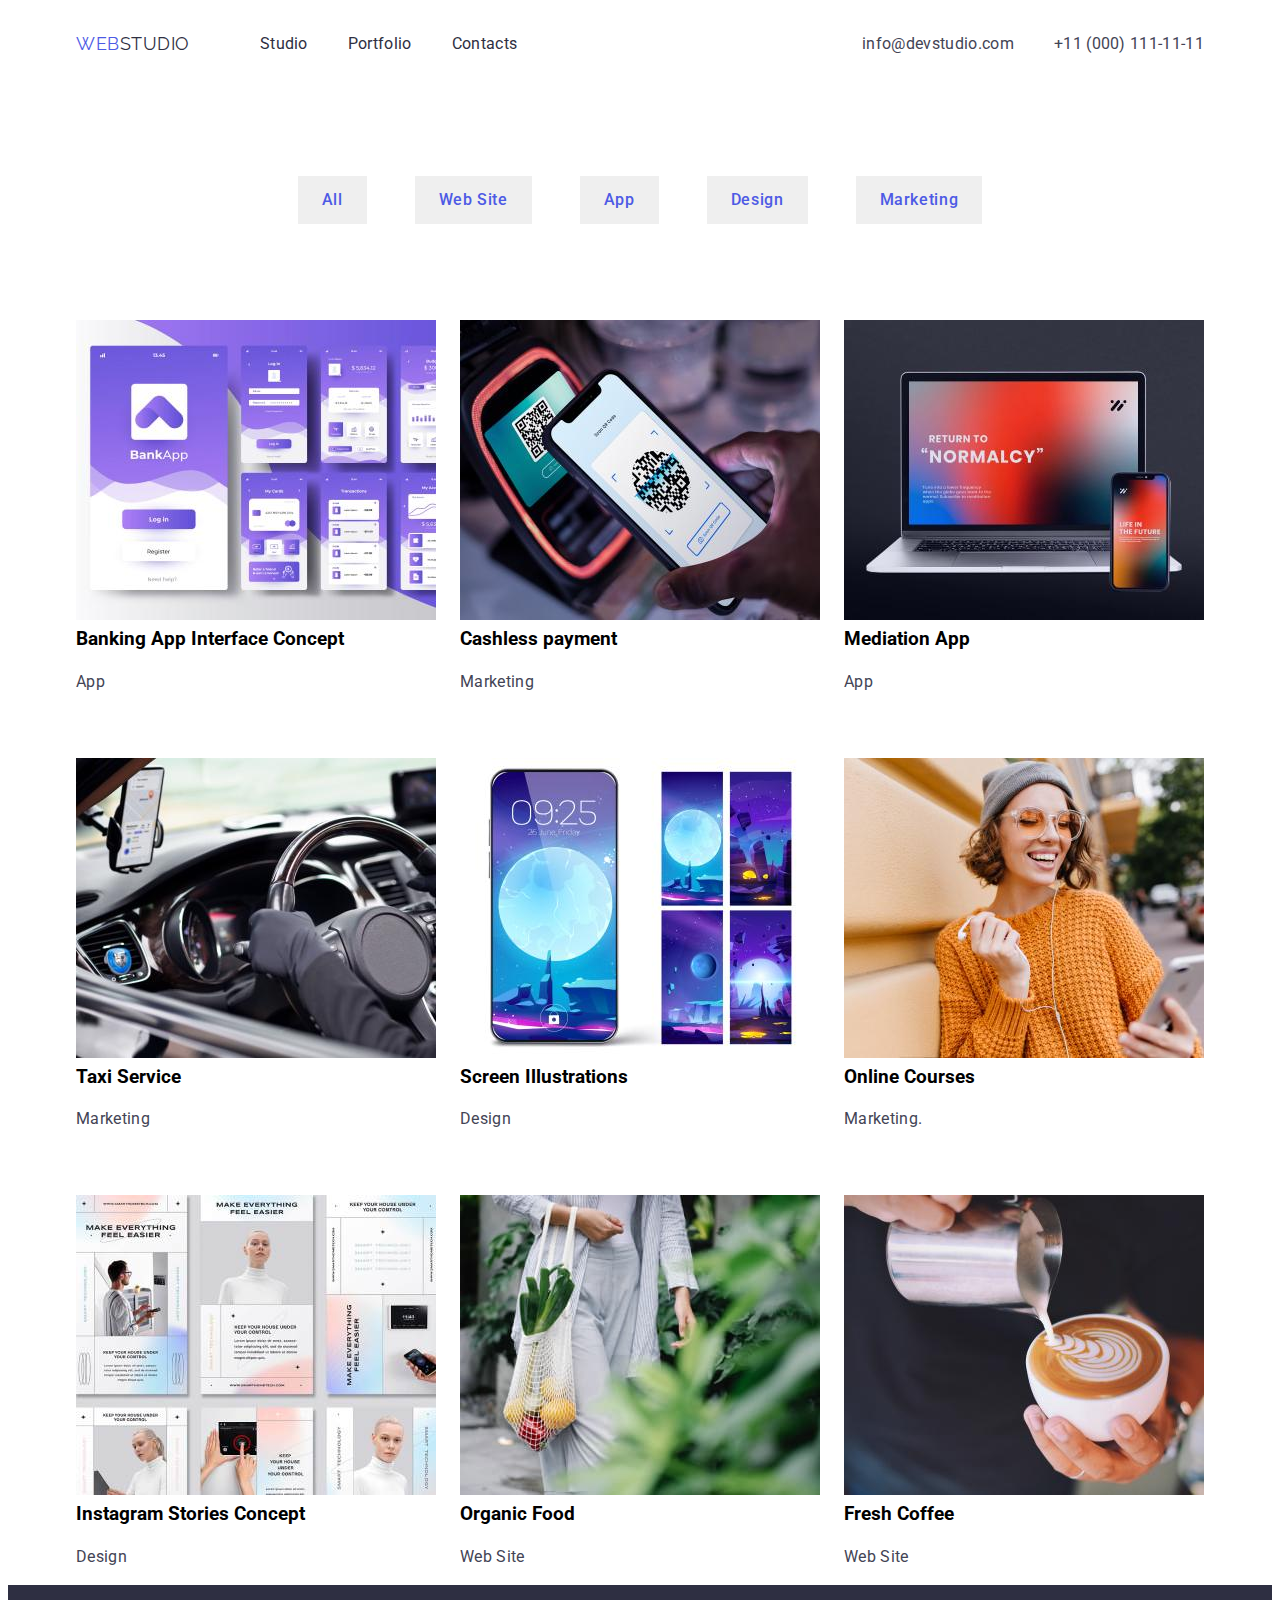
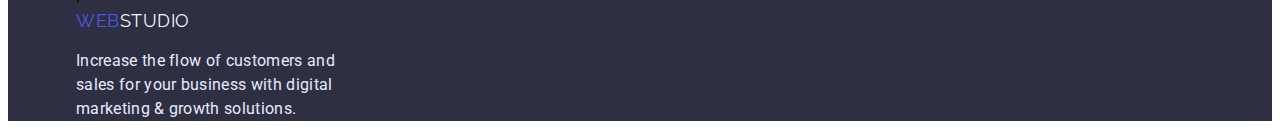
==== portfolio.html @ 5af30eb8 "Initial commit" ====
<!DOCTYPE html>
<html lang="en">

<head>
    <meta charset="UTF-8">
    <meta http-equiv="X-UA-Compatible" content="IE=edge">
    <meta name="viewport" content="width=device-width, initial-scale=1.0">
    <title>Portfolio</title>
    <link rel="preconnect" href="https://fonts.googleapis.com">
    <link rel="preconnect" href="https://fonts.gstatic.com" crossorigin>
    <link rel="stylesheet" href="https://cdnjs.cloudflare.com/ajax/libs/modern-normalize/1.1.0/modern-normalize.min.css"
        integrity="sha512-wpPYUAdjBVSE4KJnH1VR1HeZfpl1ub8YT/NKx4PuQ5NmX2tKuGu6U/JRp5y+Y8XG2tV+wKQpNHVUX03MfMFn9Q=="
        crossorigin="anonymous" referrerpolicy="no-referrer" />
    <link
        href="https://fonts.googleapis.com/css2?family=Raleway:wght@700&family=Roboto:wght@400;500;700;900&display=swap"
        rel="stylesheet">
    <link rel="stylesheet" href="./css/styles.css">
</head>

<body>
    <header class="header">
        <div class="container">
            <div class="header-container">
                <nav class="header-nav">
                    <a href="./index.html" class="logo-first">WEB<span class="logo-second">STUDIO</span></a>
                    <ul class="header-link">
                        <li><a href="./index.html" class="header-link">Studio</a></li>
                        <li><a href="./portfolio.html" class="header-link">Portfolio</a></li>
                        <li><a href="./index.html" class="header-link">Contacts</a></li>
                    </ul>
                </nav>
                <address>
                    <ul class="header-items">
                        <li><a href="mailto:info@devstudio.com" class="mail-address">info@devstudio.com</a>
                        </li>
                        <li><a href="tel:+110001111111" class="tel-address">+11 (000) 111-11-11</a>
                        </li>
                    </ul>
                </address>
            </div>
        </div>
    </header>
    <main>
        <section class="button-section">
            <div class="container">
                <ul class="buttons">
                    <li>
                        <button type="button" class="button">All</button>
                    </li>
                    <li>
                        <button type="button" class="button">Web Site</button>
                    </li>
                    <li>
                        <button type="button" class="button">App</button>
                    </li>
                    <li>
                        <button type="button" class="button">Design</button>
                    </li>
                    <li>
                        <button type="button" class="button">Marketing</button>
                    </li>
                </ul>
            </div>
            </div>
            <section class="pic-section">
                <div class="container">
                    <ul class="picture">
                        <li class="work-items">
                            <img src="./images/banking-app.jpg" alt="banking-app" width="360px">
                            <h3 class="features-title">Banking App Interface Concept</h3>
                            <p class="main-info">App</p>
                        </li>
                        <li class="work-items">
                            <img src="./images/payment.jpg" alt="cashless-payment" width="360px">
                            <h3 class="features-title">Cashless payment</h3>
                            <p class="main-info">Marketing</p>
                        </li>
                        <li class="work-items">
                            <img src="./images/mediation.jpg" alt="mediation-app" width="360px">
                            <h3 class="features-title">Mediation App</h3>
                            <p class="main-info">App</p>
                        </li>
                        <li class="work-items">
                            <img src="./images/taxi-service.jpg" alt="taxi-service" width="360px">
                            <h3 class="features-title">Taxi Service</h3>
                            <p class="main-info">Marketing</p>
                        </li>
                        <li class="work-items">
                            <img src="./images/screen-img.jpg" alt="screen-illustrations" width="360px">
                            <h3 class="features-title">Screen Illustrations</h3>
                            <p class="main-info">Design</p>
                        </li>
                        <li class="work-items">
                            <img src="./images/girl-in-glasses.jpg" alt="girl-in-glasses" width="360px">
                            <h3 class="features-title">Online Courses</h3>
                            <p class="main-info">Marketing.</p>
                        </li>
                        <li class="work-items">
                            <img src="./images/instagram-pages.jpg" alt="instagram-site-pages" width="360px">
                            <h3 class="features-title">Instagram Stories Concept</h3>
                            <p class="main-info">Design</p>
                        </li>
                        <li class="work-items">
                            <img src="./images/food-package.jpg" alt="food-package" width="360px">
                            <h3 class="features-title">Organic Food</h3>
                            <p class="main-info">Web Site</p>
                        </li>
                        <li class="work-items">
                            <img src="./images/coffee.jpg" alt="a-cup-of-coffee" width="360px">
                            <h3 class="features-title">Fresh Coffee</h3>
                            <p class="main-info">Web Site</p>
                        </li>
                    </ul>
                </div>
            </section>
        </section>
    </main>
    <footer class="footer">
        <div class="container">
            <div class="footer-container">.
                <a href="./index.html" class="logo-first">WEB<span class="logo-footer">STUDIO</span></a>
                <p class="footer-text">
                    Increase the flow of customers and sales for your business with digital marketing & growth
                    solutions.
                </p>
    </footer>
</body>

</html>
---- css/styles.css ----
:root{
    --color-primary: #2E2F42;
    --color-primary-dark: #434455;
    --color-secondary: #ffffff;
    --color-brand: #4D5AE5;
    --color-brand-secondary: #404BBF;
    --color-brand-inverted: #E7E9FC;
    --color-background: #ffffff;
    --color-background-secondary: #F4F4FD;
}
*{
    box-sizing: border-box;
}
p,
h1,
h2,
h3,
h4,
h5,
h6{
    margin-top: 0;
}
body{
    font-family: 'Roboto', sans-serif;
    font-weight: inherit;
    font-size: 16px;
    line-height: 24px;
    letter-spacing: 2%;
    background-color: var(--color-background);
}
address {
    font-style: normal;
}
ul{
    margin: 0;
    padding: 0;
    list-style-type: none;
}
image{
    display: block;
    max-width: 100%; 
    height: auto;
}
.header {
    padding-top: 24px;
}
.container{
    width: 100%;
    max-width: 1158px;
    margin: 0 auto;
    padding: 0 15px;
}
.header-container {
    display: flex;
    align-items: center;
    gap: 40px;
}
.header-nav {
    display: flex;
    align-items: center;
    flex-grow: 1;
    gap: 70px;
}   
.header-link{
    font-size: 16px;
    line-height: 24px;
    letter-spacing: 0.02em;
    color: var(--color-primary);
    text-decoration: none;
    display: flex;
    gap: 40px;
}
.header-link:hover,
.header-link:focus{
    color: var(--color-brand-secondary);
}
.header-link:not(:last-child){
    margin-right: 40px;
}
.logo-first{
    font-family: 'Raleway';
    font-size: 18px;
    line-height: 24px;
    font-size: 18px;
    letter-spacing: 0.03em;
    color: var(--color-brand);
    text-decoration: none;
    display: flex;
}
.logo-second{
    font-family: 'Raleway';
    color: var(--color-primary);
    display: flex;
}
.logo-footer{
    color: var(--color-background-secondary);
}
.header-items{
    font-size: 16px;
    line-height: 24px;
    letter-spacing: 0.02em;
    color: var(--color-primary-dark);
    text-decoration: none;
    margin-left: auto;
    display: flex;
}
.header-items:hover,
.header-items:focus
{
    color: var(--color-brand-secondary);
}
.mail-address {
    font-size: 16px;
    line-height: 24px;
    letter-spacing: 0.02em;
    color: var(--color-primary-dark);
    text-decoration: none;
    margin: 40px;
}
.tel-address {
    font-size: 16px;
    line-height: 24px;
    letter-spacing: 0.02em;
    color: var(--color-primary-dark);
    text-decoration: none;
}
.main-title{
    padding: 120px 120px;
    background: var(--color-primary);

}
.main-text{
    margin: 0 auto;
    margin-bottom: 48px;
    font-size: 56px;
    font-weight: 700;
    line-height: 1.07em;
    letter-spacing: 0.02em;
    max-width: 496px;
    text-align: center;
    color: var(--color-secondary);
}
.main-button {
    font-family: 'Roboto';
    font-style: normal;
    font-weight: 500;
    font-size: 16px;
    line-height: 24px;
    padding: 16px 32px;
    margin-top: 48px;
    border-radius: 4px;
    min-width: 169px;
    display: flex;
    margin: 0 auto;
    letter-spacing: 0.04em;
    color: var(--color-secondary);
    background: var(--color-brand);
    cursor: pointer;
    flex-direction: row;
    border: none;
}

.features{
    font-size: 36px;
    line-height: 40px;
    letter-spacing: 0.02em;
    text-transform: capitalize;
    color: var(--color-primary);
    text-align: center;
}
.team-features{
    display: flex;
    padding: 120px 24px;
    justify-content: space-between;
    text-transform: none;
    gap: 8px;
    background: var(--color-background-secondary);
}
.feature-title{
    font-size: 20px;
    line-height: 24px;
    letter-spacing: 0.02em;
    box-shadow: 0px 1px 6px rgba(46, 47, 66, 0.08), 0px 1px 1px rgba(46, 47, 66, 0.16), 0px 2px 1px rgba(46, 47, 66, 0.08);
    border-radius: 0px 0px 4px 4px;
}
.main-info{
    font-size: 16px;
    line-height: 24px;
    letter-spacing: 0.02em;
    color: var(--color-primary-dark);
}
.footer{
    background: var(--color-primary);
}
.footer-text{
    font-size: 16px;
    line-height: 24px;
    letter-spacing: 0.02em;
    margin-top: 16px;
    margin-bottom: 0;
    width: 264px;
    color: var(--color-brand-inverted);
}
.about-section{
    display: flex;
}
.features-descr{
    display: flex;
    padding: 120px 24px;
    justify-content: space-between;
    text-transform: none;
    gap: 8px;
}
.buttons{
    display: flex;
    flex-direction: row;
    justify-content: center;
    align-items: center;
    border-radius: 4px;
    padding-top: 96px;
    padding-bottom: 72px;
    background: var(--color-background);
}
.button{
    font-family: 'Roboto';
    font-style: normal;
    font-weight: 500;
    font-size: 16px;
    line-height: 24px;
    text-align: center;
    letter-spacing: 0.04em;
    color: var(--color-brand);
    border: none;
    margin: 24px;
    padding: 12px 24px;
    cursor: pointer;
}
.button:active{
    background: var(--color-brand-secondary);
    border-radius: 4px;
}
.images{
    display: flex;
    justify-content: space-between;
    padding: 120px 24px;
}
.picture{
  display: flex;
  flex-wrap: wrap;
  gap: 48px 24px;
}
.work-items{
  flex-basis: calc((100% - 48px)/3);
}
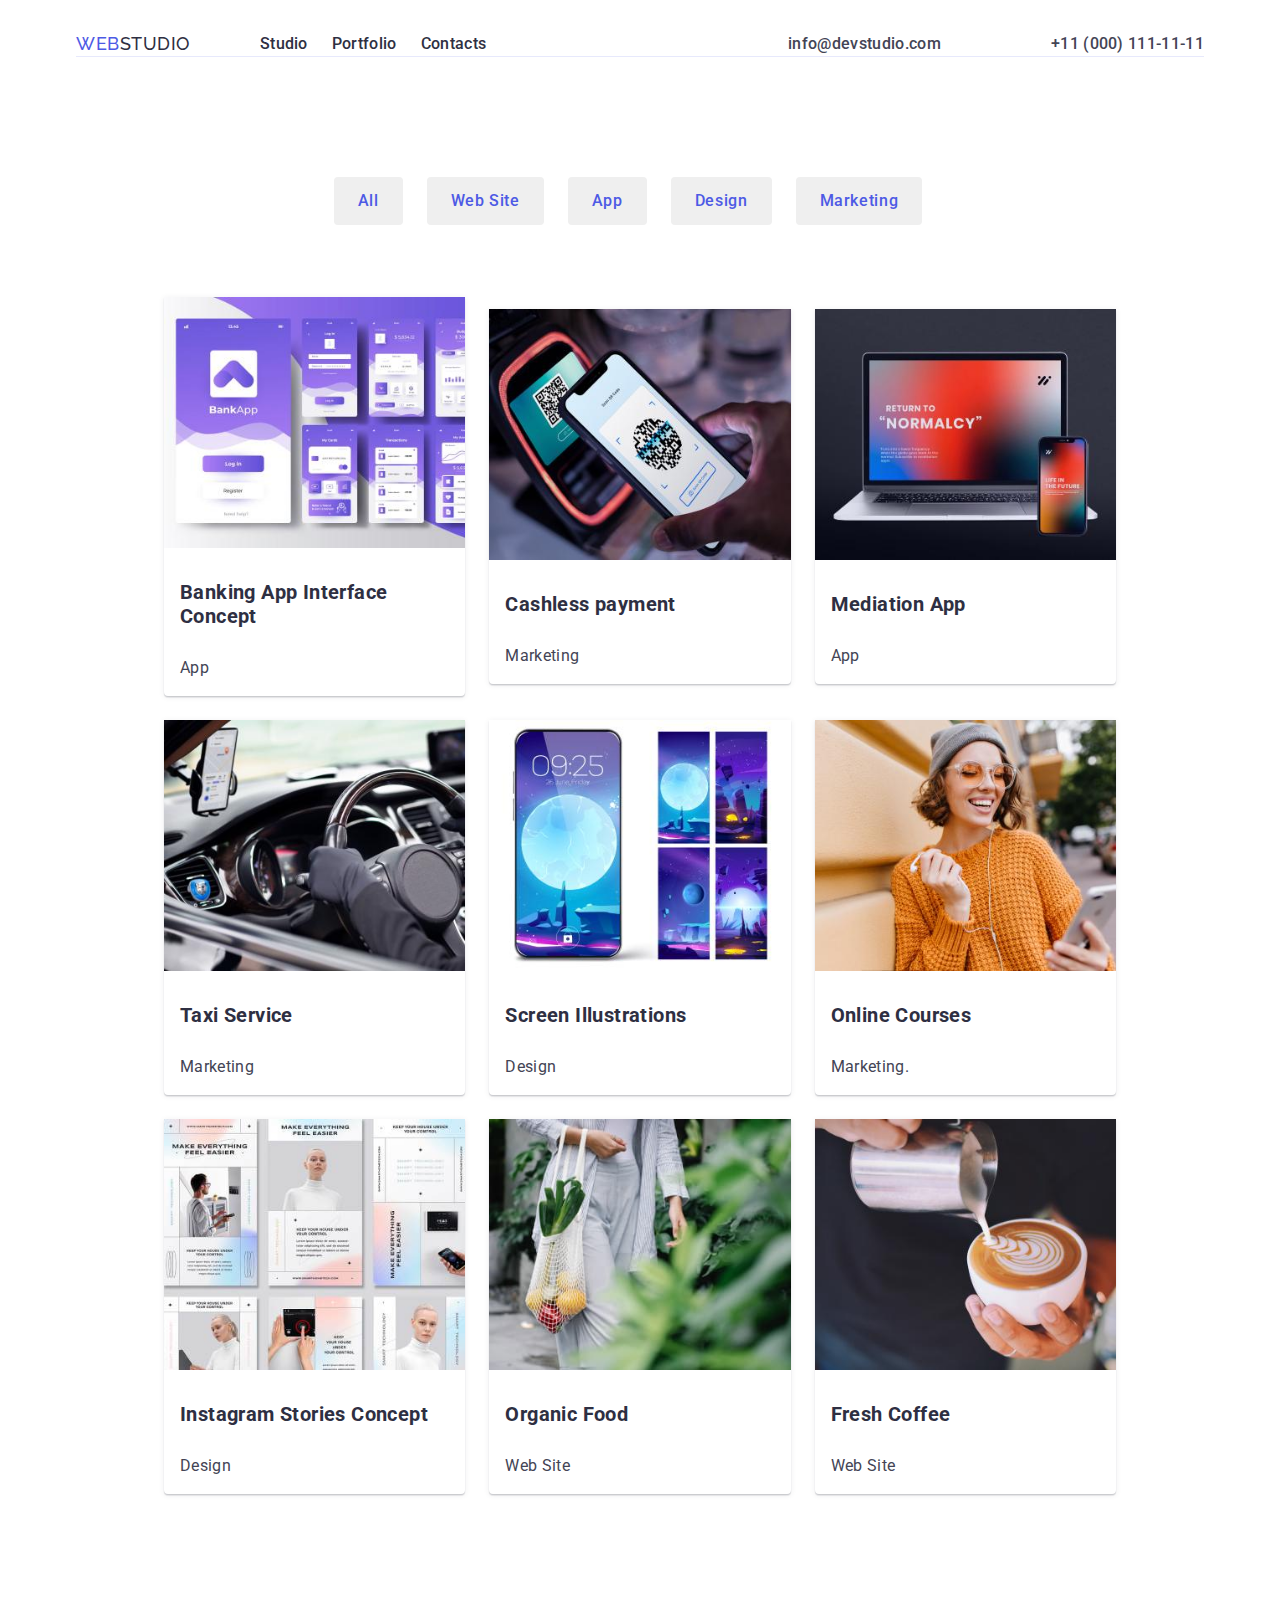
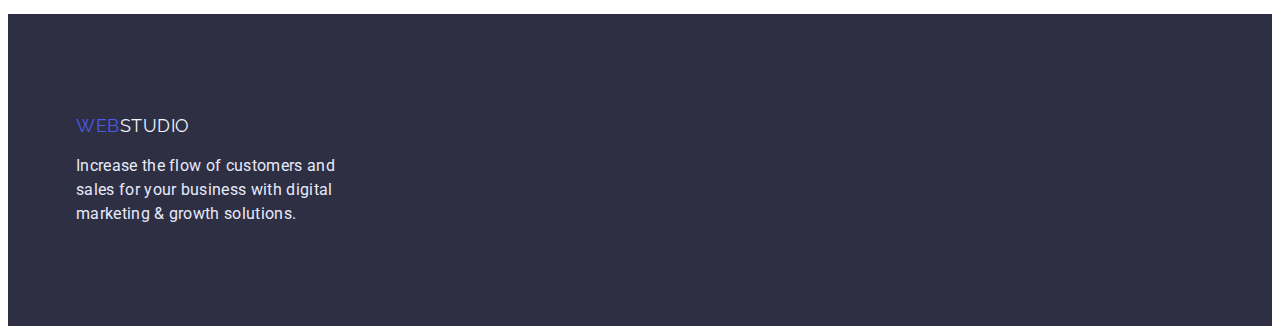
==== commit 3fc5b535: "change index.html, portfolio.html,styles.css" ====
--- a/portfolio.html
+++ b/portfolio.html
@@ -10,7 +10,7 @@
     <link rel="preconnect" href="https://fonts.gstatic.com" crossorigin>
     <link rel="stylesheet" href="https://cdnjs.cloudflare.com/ajax/libs/modern-normalize/1.1.0/modern-normalize.min.css"
         integrity="sha512-wpPYUAdjBVSE4KJnH1VR1HeZfpl1ub8YT/NKx4PuQ5NmX2tKuGu6U/JRp5y+Y8XG2tV+wKQpNHVUX03MfMFn9Q=="
-        crossorigin="anonymous" referrerpolicy="no-referrer" />
+        crossorigin="anonymous" referrerpolicy="no-referrer">
     <link
         href="https://fonts.googleapis.com/css2?family=Raleway:wght@700&family=Roboto:wght@400;500;700;900&display=swap"
         rel="stylesheet">
@@ -20,8 +20,8 @@
 <body>
     <header class="header">
         <div class="container">
-            <div class="header-container">
-                <nav class="header-nav">
+            <div class="main">
+                <nav class="header-page">
                     <a href="./index.html" class="logo-first">WEB<span class="logo-second">STUDIO</span></a>
                     <ul class="header-link">
                         <li><a href="./index.html" class="header-link">Studio</a></li>
@@ -30,7 +30,7 @@
                     </ul>
                 </nav>
                 <address>
-                    <ul class="header-items">
+                    <ul class="header-info">
                         <li><a href="mailto:info@devstudio.com" class="mail-address">info@devstudio.com</a>
                         </li>
                         <li><a href="tel:+110001111111" class="tel-address">+11 (000) 111-11-11</a>
@@ -41,88 +41,117 @@
         </div>
     </header>
     <main>
-        <section class="button-section">
-            <div class="container">
-                <ul class="buttons">
-                    <li>
-                        <button type="button" class="button">All</button>
-                    </li>
-                    <li>
-                        <button type="button" class="button">Web Site</button>
-                    </li>
-                    <li>
-                        <button type="button" class="button">App</button>
-                    </li>
-                    <li>
-                        <button type="button" class="button">Design</button>
-                    </li>
-                    <li>
-                        <button type="button" class="button">Marketing</button>
-                    </li>
-                </ul>
-            </div>
-            </div>
-            <section class="pic-section">
-                <div class="container">
-                    <ul class="picture">
-                        <li class="work-items">
-                            <img src="./images/banking-app.jpg" alt="banking-app" width="360px">
-                            <h3 class="features-title">Banking App Interface Concept</h3>
-                            <p class="main-info">App</p>
-                        </li>
-                        <li class="work-items">
-                            <img src="./images/payment.jpg" alt="cashless-payment" width="360px">
-                            <h3 class="features-title">Cashless payment</h3>
-                            <p class="main-info">Marketing</p>
-                        </li>
-                        <li class="work-items">
-                            <img src="./images/mediation.jpg" alt="mediation-app" width="360px">
-                            <h3 class="features-title">Mediation App</h3>
-                            <p class="main-info">App</p>
-                        </li>
-                        <li class="work-items">
-                            <img src="./images/taxi-service.jpg" alt="taxi-service" width="360px">
-                            <h3 class="features-title">Taxi Service</h3>
-                            <p class="main-info">Marketing</p>
-                        </li>
-                        <li class="work-items">
-                            <img src="./images/screen-img.jpg" alt="screen-illustrations" width="360px">
-                            <h3 class="features-title">Screen Illustrations</h3>
-                            <p class="main-info">Design</p>
-                        </li>
-                        <li class="work-items">
-                            <img src="./images/girl-in-glasses.jpg" alt="girl-in-glasses" width="360px">
-                            <h3 class="features-title">Online Courses</h3>
-                            <p class="main-info">Marketing.</p>
-                        </li>
-                        <li class="work-items">
-                            <img src="./images/instagram-pages.jpg" alt="instagram-site-pages" width="360px">
-                            <h3 class="features-title">Instagram Stories Concept</h3>
-                            <p class="main-info">Design</p>
-                        </li>
-                        <li class="work-items">
-                            <img src="./images/food-package.jpg" alt="food-package" width="360px">
-                            <h3 class="features-title">Organic Food</h3>
-                            <p class="main-info">Web Site</p>
-                        </li>
-                        <li class="work-items">
-                            <img src="./images/coffee.jpg" alt="a-cup-of-coffee" width="360px">
-                            <h3 class="features-title">Fresh Coffee</h3>
-                            <p class="main-info">Web Site</p>
-                        </li>
-                    </ul>
-                </div>
-            </section>
+        <section class="portfolio-section">
+            <ul class="buttons">
+                <li>
+                    <button type="button" class="button">All</button>
+                </li>
+                <li>
+                    <button type="button" class="button">Web Site</button>
+                </li>
+                <li>
+                    <button type="button" class="button">App</button>
+                </li>
+                <li>
+                    <button type="button" class="button">Design</button>
+                </li>
+                <li>
+                    <button type="button" class="button">Marketing</button>
+                </li>
+            </ul>
+            <ul class="picture">
+                <li class="work-items">
+                    <a class="work-items" href="">
+                        <img src="./images/banking-app.jpg" alt="banking-app">
+                        <div class="text">
+                            <h3 class="features-tagline">Banking App Interface Concept</h3>
+                            <p class="main-descr">App</p>
+                        </div>
+                    </a>
+                </li>
+                <li class="work-items">
+                    <a class="work-items" href="">
+                        <img src="./images/payment.jpg" alt="cashless-payment">
+                        <div class="text">
+                            <h3 class="features-tagline">Cashless payment</h3>
+                            <p class="main-descr">Marketing</p>
+                        </div>
+                    </a>
+                </li>
+                <li class="work-items">
+                    <a class="work-items" href="">
+                        <img src="./images/mediation.jpg" alt="mediation-app">
+                        <div class="text">
+                            <h3 class="features-tagline">Mediation App</h3>
+                            <p class="main-descr">App</p>
+                        </div>
+                    </a>
+                </li>
+                <li class="work-items">
+                    <a class="work-items" href="">
+                        <img src="./images/taxi-service.jpg" alt="taxi-service">
+                        <div class="text">
+                            <h3 class="features-tagline">Taxi Service</h3>
+                            <p class="main-descr">Marketing</p>
+                        </div>
+                    </a>
+                </li>
+                <li class="work-items">
+                    <a class="work-items" href="">
+                        <img src="./images/screen-img.jpg" alt="screen-illustrations">
+                        <div class="text">
+                            <h3 class="features-tagline">Screen Illustrations</h3>
+                            <p class="main-descr">Design</p>
+                        </div>
+                    </a>
+                </li>
+                <li class="work-items">
+                    <a class="work-items" href="">
+                        <img src="./images/girl-in-glasses.jpg" alt="girl-in-glasses">
+                        <div class="text">
+                            <h3 class="features-tagline">Online Courses</h3>
+                            <p class="main-descr">Marketing.</p>
+                        </div>
+                    </a>
+                </li>
+                <li class="work-items">
+                    <a class="work-items" href="">
+                        <img src="./images/instagram-pages.jpg" alt="instagram-site-pages">
+                        <div class="text">
+                            <h3 class="features-tagline">Instagram Stories Concept</h3>
+                            <p class="main-descr">Design</p>
+                        </div>
+                    </a>
+                </li>
+                <li class="work-items">
+                    <a class="work-items" href="">
+                        <img src="./images/food-package.jpg" alt="food-package">
+                        <div class="text">
+                            <h3 class="features-tagline">Organic Food</h3>
+                            <p class="main-descr">Web Site</p>
+                        </div>
+                    </a>
+                </li>
+                <li class="work-items">
+                    <a class="work-items" href="">
+                        <img src="./images/coffee.jpg" alt="a-cup-of-coffee">
+                        <div class="text">
+                            <h3 class="features-tagline">Fresh Coffee</h3>
+                            <p class="main-descr">Web Site</p>
+                        </div>
+                    </a>
+                </li>
+            </ul>
         </section>
     </main>
     <footer class="footer">
         <div class="container">
-            <div class="footer-container">.
-                <a href="./index.html" class="logo-first">WEB<span class="logo-footer">STUDIO</span></a>
-                <p class="footer-text">
-                    Increase the flow of customers and sales for your business with digital marketing & growth
-                    solutions.
-                </p>
+            <a href="./index.html" class="logo-first">WEB<span class="logo-footer">STUDIO</span></a>
+            <p class="footer-text">
+                Increase the flow of customers and sales for your business with digital marketing & growth
+                solutions.
+            </p>
+        </div>
     </footer>
 </body>
 
--- a/css/styles.css
+++ b/css/styles.css
@@ -1,4 +1,4 @@
-:root{
+:root {
     --color-primary: #2E2F42;
     --color-primary-dark: #434455;
     --color-secondary: #ffffff;
@@ -7,20 +7,24 @@
     --color-brand-inverted: #E7E9FC;
     --color-background: #ffffff;
     --color-background-secondary: #F4F4FD;
-}
-*{
+    --color-border: #E7E9FC;
+}
+
+* {
     box-sizing: border-box;
 }
+
 p,
 h1,
 h2,
 h3,
 h4,
 h5,
-h6{
+h6 {
     margin-top: 0;
 }
-body{
+
+body {
     font-family: 'Roboto', sans-serif;
     font-weight: inherit;
     font-size: 16px;
@@ -28,56 +32,58 @@
     letter-spacing: 2%;
     background-color: var(--color-background);
 }
+
 address {
     font-style: normal;
 }
-ul{
+
+ul {
     margin: 0;
     padding: 0;
     list-style-type: none;
 }
-image{
+
+img {
     display: block;
-    max-width: 100%; 
+    max-width: 100%;
     height: auto;
-}
+    margin: 0 auto;
+}
+
+.section{
+    padding-top: 120px;
+    padding-bottom: 120px;
+    background-color: var(--color-background);
+}
+
 .header {
     padding-top: 24px;
-}
-.container{
+    padding-bottom: 24px;
+}
+
+.container {
     width: 100%;
     max-width: 1158px;
     margin: 0 auto;
     padding: 0 15px;
-}
+    border-top: none;
+}
+
 .header-container {
     display: flex;
     align-items: center;
     gap: 40px;
 }
+
 .header-nav {
+    font-weight: 500;
     display: flex;
     align-items: center;
     flex-grow: 1;
     gap: 70px;
-}   
-.header-link{
-    font-size: 16px;
-    line-height: 24px;
-    letter-spacing: 0.02em;
-    color: var(--color-primary);
-    text-decoration: none;
-    display: flex;
-    gap: 40px;
-}
-.header-link:hover,
-.header-link:focus{
-    color: var(--color-brand-secondary);
-}
-.header-link:not(:last-child){
-    margin-right: 40px;
-}
-.logo-first{
+}
+
+.logo-first {
     font-family: 'Raleway';
     font-size: 18px;
     line-height: 24px;
@@ -87,15 +93,33 @@
     text-decoration: none;
     display: flex;
 }
-.logo-second{
+
+.logo-second {
     font-family: 'Raleway';
     color: var(--color-primary);
     display: flex;
 }
-.logo-footer{
-    color: var(--color-background-secondary);
-}
-.header-items{
+
+.header-link {
+    font-size: 16px;
+    line-height: 24px;
+    letter-spacing: 0.02em;
+    color: var(--color-primary);
+    text-decoration: none;
+    display: flex;
+    gap: 24px;
+}
+
+.header-link:hover,
+.header-link:focus {
+    color: var(--color-brand-secondary);
+}
+
+.header-link:not(:last-child) {
+    margin-right: 40px;
+}
+
+.header-items {
     font-size: 16px;
     line-height: 24px;
     letter-spacing: 0.02em;
@@ -104,32 +128,41 @@
     margin-left: auto;
     display: flex;
 }
-.header-items:hover,
-.header-items:focus
-{
+
+.mail-address {
+    font-size: 16px;
+    line-height: 24px;
+    letter-spacing: 0.02em;
+    color: var(--color-primary-dark);
+    text-decoration: none;
+    margin: 40px;
+}
+
+.mail-address:hover,
+.mail-address:focus {
     color: var(--color-brand-secondary);
 }
-.mail-address {
+
+.tel-address {
     font-size: 16px;
     line-height: 24px;
     letter-spacing: 0.02em;
     color: var(--color-primary-dark);
     text-decoration: none;
-    margin: 40px;
-}
-.tel-address {
-    font-size: 16px;
-    line-height: 24px;
-    letter-spacing: 0.02em;
-    color: var(--color-primary-dark);
-    text-decoration: none;
-}
-.main-title{
-    padding: 120px 120px;
+}
+
+.tel-address:hover,
+.tel-address:focus {
+    color: var(--color-brand-secondary);
+}
+
+.main-title {
+    padding-top: 188px;
+    padding-bottom: 188px;
     background: var(--color-primary);
-
-}
-.main-text{
+}
+
+.main-text {
     margin: 0 auto;
     margin-bottom: 48px;
     font-size: 56px;
@@ -140,6 +173,7 @@
     text-align: center;
     color: var(--color-secondary);
 }
+
 .main-button {
     font-family: 'Roboto';
     font-style: normal;
@@ -160,39 +194,101 @@
     border: none;
 }
 
-.features{
+.main-button:hover,
+.main-button:focus {
+    color: var(--color-brand-secondary);
+}
+
+.features {
     font-size: 36px;
     line-height: 40px;
     letter-spacing: 0.02em;
     text-transform: capitalize;
     color: var(--color-primary);
     text-align: center;
-}
-.team-features{
-    display: flex;
-    padding: 120px 24px;
+    margin-bottom: 72px;
+}
+
+.features-section{
+    padding-top: 120px;
+    padding-bottom: 120px;
+    max-width: 100%;
+    background-color: var(--color-background-secondary);
+}
+
+.features-descr {
+    display: flex;
     justify-content: space-between;
     text-transform: none;
-    gap: 8px;
-    background: var(--color-background-secondary);
-}
-.feature-title{
+    gap: 24px;
+}
+
+.features-title {
+    justify-content: center;
+    align-items: center;
     font-size: 20px;
     line-height: 24px;
-    letter-spacing: 0.02em;
+    letter-spacing: 0.02em;   
+    color: var(--color-primary);
+}
+
+.images-menu{
+    display: flex;
+    gap: 24px;
+}
+
+.images {
+    flex-basis: calc((100% - 48px)/3);
+    
+}
+
+.team-features {
+    display: flex;
+    justify-content: space-between;
+    text-transform: none;
+    max-width: 100%;
+}
+
+.team-items{
+    display: flex;
+    flex-direction: column;
+    justify-content: center;
+    align-items: center;
+    padding: 0px 0px 32px;
+    background: #FFFFFF;
     box-shadow: 0px 1px 6px rgba(46, 47, 66, 0.08), 0px 1px 1px rgba(46, 47, 66, 0.16), 0px 2px 1px rgba(46, 47, 66, 0.08);
     border-radius: 0px 0px 4px 4px;
 }
-.main-info{
+
+.caption{
+    justify-content: center;
+    align-items: center;
+    font-size: 20px;
+    line-height: 24px;
+    letter-spacing: 0.02em;
+    color: var(--color-primary);
+    margin-top: 32px;
+}
+
+.main-info {
     font-size: 16px;
     line-height: 24px;
     letter-spacing: 0.02em;
     color: var(--color-primary-dark);
-}
-.footer{
+    margin-top: 8px;
+}
+
+.footer {
+    padding-top: 100px;
+    padding-bottom: 100px;
     background: var(--color-primary);
 }
-.footer-text{
+
+.logo-footer {
+    color: var(--color-background-secondary);
+}
+
+.footer-text {
     font-size: 16px;
     line-height: 24px;
     letter-spacing: 0.02em;
@@ -200,28 +296,41 @@
     margin-bottom: 0;
     width: 264px;
     color: var(--color-brand-inverted);
-}
-.about-section{
-    display: flex;
-}
-.features-descr{
-    display: flex;
-    padding: 120px 24px;
-    justify-content: space-between;
-    text-transform: none;
-    gap: 8px;
-}
-.buttons{
-    display: flex;
-    flex-direction: row;
+} 
+
+.main{
+    display: flex;
+    border-bottom: 1px solid var(--color-border);
+}
+
+.header-page {
+    font-weight: 500;
+    display: flex;
+    align-items: center;
+    flex-grow: 1;
+    gap: 70px;
+}
+
+.header-info{
+    font-weight: 500;
+    display: flex;
+    align-items: center;
+    gap: 70px;
+}
+.portfolio-section{
+   padding-top: 96px;
+}
+
+.buttons {
+    display: flex;
     justify-content: center;
     align-items: center;
     border-radius: 4px;
-    padding-top: 96px;
     padding-bottom: 72px;
     background: var(--color-background);
 }
-.button{
+
+.button {
     font-family: 'Roboto';
     font-style: normal;
     font-weight: 500;
@@ -231,24 +340,67 @@
     letter-spacing: 0.04em;
     color: var(--color-brand);
     border: none;
-    margin: 24px;
+    cursor: pointer;
+    margin-right: 24px;
+    border-radius: 4px;
     padding: 12px 24px;
-    cursor: pointer;
-}
-.button:active{
+    justify-content: center;
+    align-items: center;
+}
+
+.button:active {
     background: var(--color-brand-secondary);
-    border-radius: 4px;
-}
-.images{
-    display: flex;
-    justify-content: space-between;
-    padding: 120px 24px;
-}
+}
+
+.button:not(:last-child){
+    margin-right: 0;
+}
+
 .picture{
-  display: flex;
-  flex-wrap: wrap;
-  gap: 48px 24px;
-}
+    min-width: 360px;
+    gap: 24px;
+    list-style: none;
+    display: flex;
+    flex-wrap: wrap;
+    align-items: center;
+    margin-bottom: 120px;
+    margin-left: 156px;
+    margin-right: 156px;
+}
+
 .work-items{
-  flex-basis: calc((100% - 48px)/3);
-}
+    flex-basis: calc((100% - 48px)/3);
+    text-decoration: none;
+    background: var(--color-background);
+    box-shadow: 0px 1px 6px rgba(46, 47, 66, 0.08), 0px 1px 1px rgba(46, 47, 66, 0.16), 0px 2px 1px rgba(46, 47, 66, 0.08);
+    border-radius: 0px 0px 4px 4px;
+}
+
+.features-tagline{
+    font-size: 20px;
+    line-height: 24px;
+    padding-top: 32px;
+    color: var(--color-primary);
+    letter-spacing: 0.02em;
+    flex: none;
+    order: 0;
+    flex-grow: 0;
+}
+
+.main-descr{
+    letter-spacing: 0.02em;
+    color: var(--color-primary-dark);
+    flex: none;
+    order: 1;
+    flex-grow: 0;
+}
+
+.text{
+    display: flex;
+    flex-direction: column;
+    justify-content: center;
+    align-items: flex-start;
+    padding: 0px 16px;
+    gap: 8px;
+
+}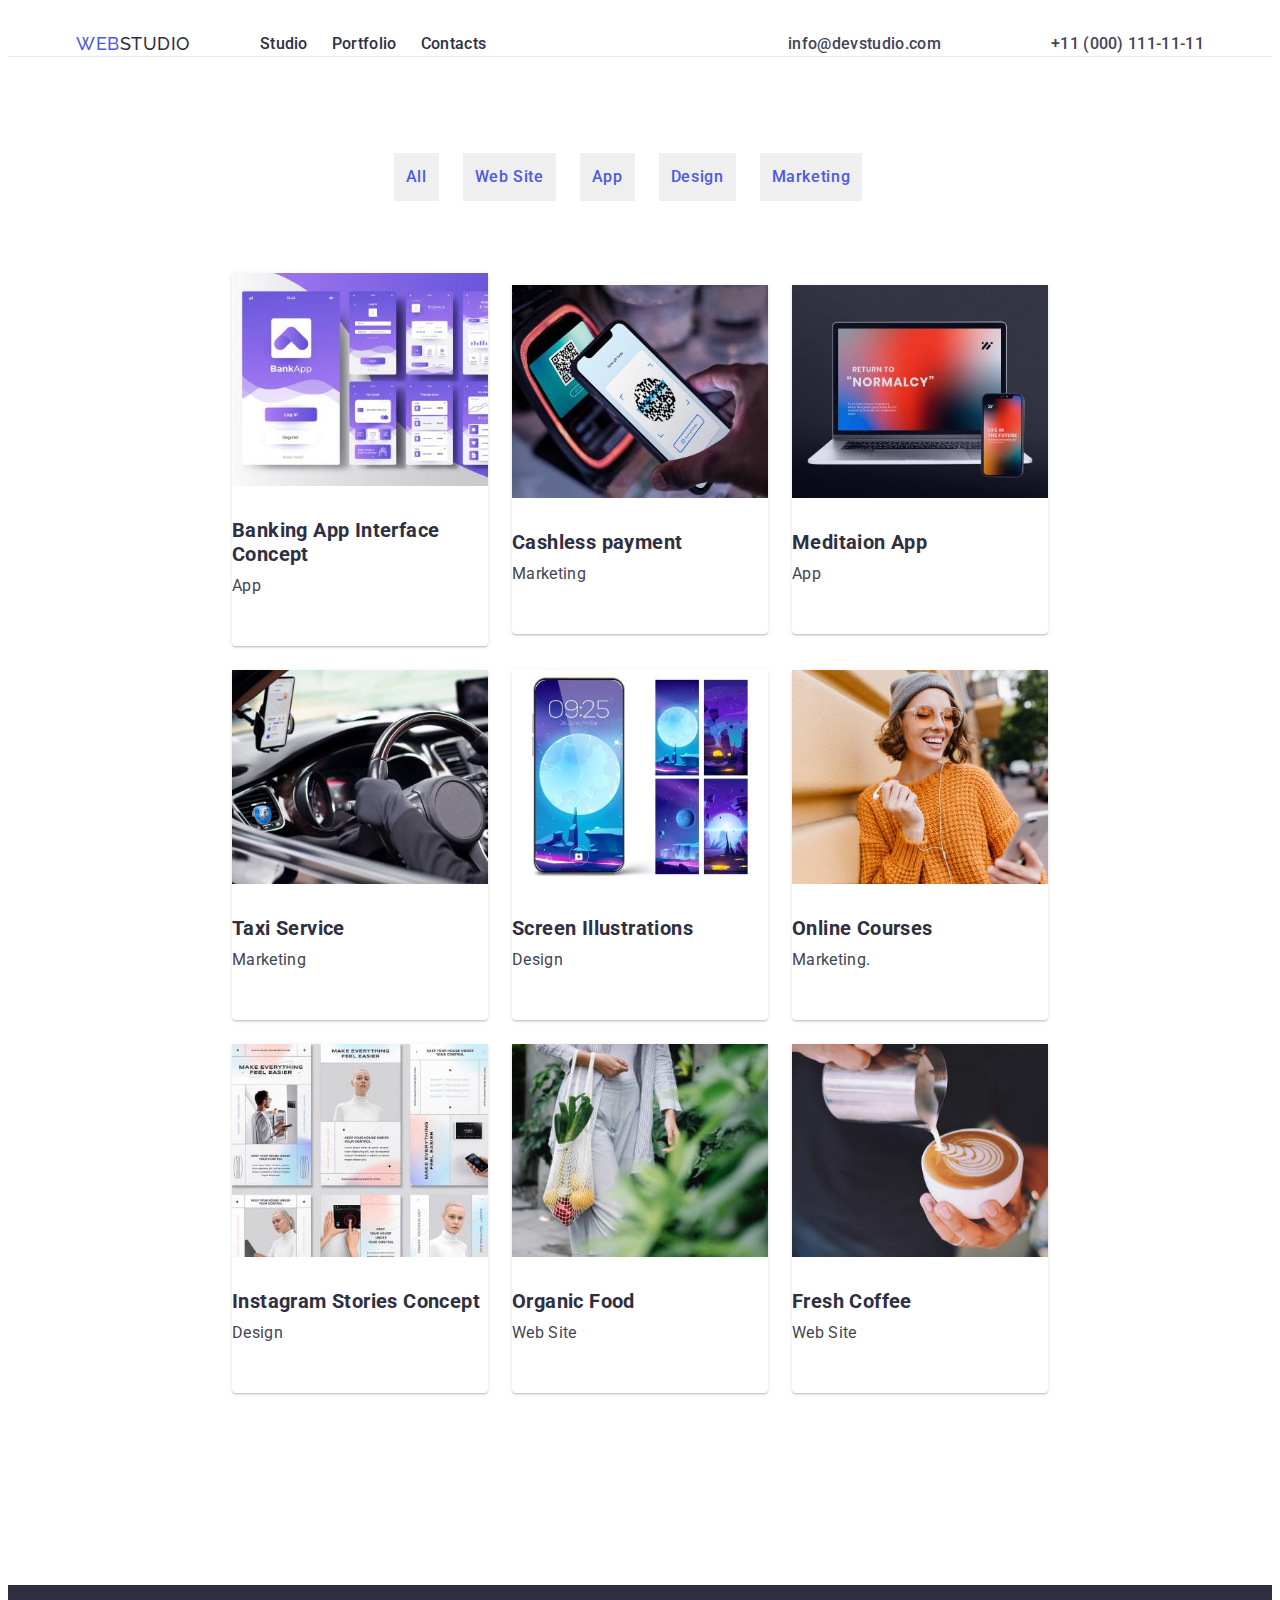
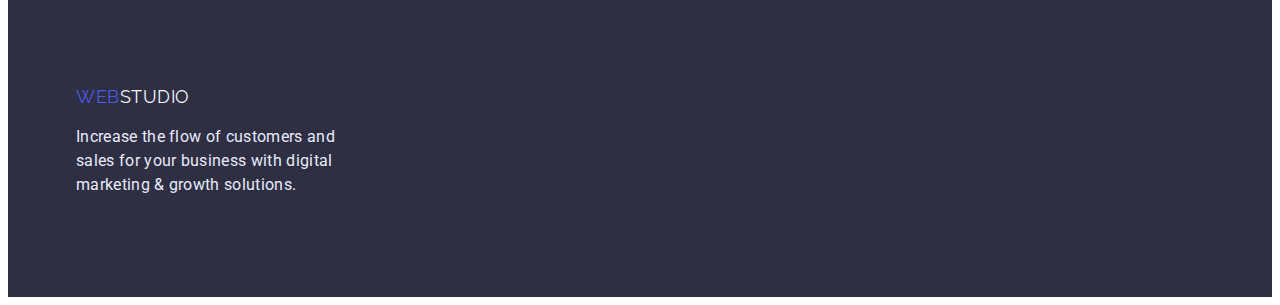
==== commit f70e333d: "update portfolio.html and styles.css" ====
--- a/portfolio.html
+++ b/portfolio.html
@@ -18,7 +18,7 @@
 </head>
 
 <body>
-    <header class="header">
+    <header class="main-header">
         <div class="container">
             <div class="main">
                 <nav class="header-page">
@@ -42,106 +42,108 @@
     </header>
     <main>
         <section class="portfolio-section">
-            <ul class="buttons">
-                <li>
-                    <button type="button" class="button">All</button>
-                </li>
-                <li>
-                    <button type="button" class="button">Web Site</button>
-                </li>
-                <li>
-                    <button type="button" class="button">App</button>
-                </li>
-                <li>
-                    <button type="button" class="button">Design</button>
-                </li>
-                <li>
-                    <button type="button" class="button">Marketing</button>
-                </li>
-            </ul>
-            <ul class="picture">
-                <li class="work-items">
-                    <a class="work-items" href="">
-                        <img src="./images/banking-app.jpg" alt="banking-app">
-                        <div class="text">
-                            <h3 class="features-tagline">Banking App Interface Concept</h3>
-                            <p class="main-descr">App</p>
-                        </div>
-                    </a>
-                </li>
-                <li class="work-items">
-                    <a class="work-items" href="">
-                        <img src="./images/payment.jpg" alt="cashless-payment">
-                        <div class="text">
-                            <h3 class="features-tagline">Cashless payment</h3>
-                            <p class="main-descr">Marketing</p>
-                        </div>
-                    </a>
-                </li>
-                <li class="work-items">
-                    <a class="work-items" href="">
-                        <img src="./images/mediation.jpg" alt="mediation-app">
-                        <div class="text">
-                            <h3 class="features-tagline">Mediation App</h3>
-                            <p class="main-descr">App</p>
-                        </div>
-                    </a>
-                </li>
-                <li class="work-items">
-                    <a class="work-items" href="">
-                        <img src="./images/taxi-service.jpg" alt="taxi-service">
-                        <div class="text">
-                            <h3 class="features-tagline">Taxi Service</h3>
-                            <p class="main-descr">Marketing</p>
-                        </div>
-                    </a>
-                </li>
-                <li class="work-items">
-                    <a class="work-items" href="">
-                        <img src="./images/screen-img.jpg" alt="screen-illustrations">
-                        <div class="text">
-                            <h3 class="features-tagline">Screen Illustrations</h3>
-                            <p class="main-descr">Design</p>
-                        </div>
-                    </a>
-                </li>
-                <li class="work-items">
-                    <a class="work-items" href="">
-                        <img src="./images/girl-in-glasses.jpg" alt="girl-in-glasses">
-                        <div class="text">
-                            <h3 class="features-tagline">Online Courses</h3>
-                            <p class="main-descr">Marketing.</p>
-                        </div>
-                    </a>
-                </li>
-                <li class="work-items">
-                    <a class="work-items" href="">
-                        <img src="./images/instagram-pages.jpg" alt="instagram-site-pages">
-                        <div class="text">
-                            <h3 class="features-tagline">Instagram Stories Concept</h3>
-                            <p class="main-descr">Design</p>
-                        </div>
-                    </a>
-                </li>
-                <li class="work-items">
-                    <a class="work-items" href="">
-                        <img src="./images/food-package.jpg" alt="food-package">
-                        <div class="text">
-                            <h3 class="features-tagline">Organic Food</h3>
-                            <p class="main-descr">Web Site</p>
-                        </div>
-                    </a>
-                </li>
-                <li class="work-items">
-                    <a class="work-items" href="">
-                        <img src="./images/coffee.jpg" alt="a-cup-of-coffee">
-                        <div class="text">
-                            <h3 class="features-tagline">Fresh Coffee</h3>
-                            <p class="main-descr">Web Site</p>
-                        </div>
-                    </a>
-                </li>
-            </ul>
+            <div class="container">
+                <ul class="buttons">
+                    <li class="button-link">
+                        <button type="button" class="button">All</button>
+                    </li>
+                    <li class="button-link">
+                        <button type="button" class="button">Web Site</button>
+                    </li>
+                    <li class="button-link">
+                        <button type="button" class="button">App</button>
+                    </li>
+                    <li class="button-link">
+                        <button type="button" class="button">Design</button>
+                    </li>
+                    <li class="button-link">
+                        <button type="button" class="button">Marketing</button>
+                    </li>
+                </ul>
+                <ul class="picture">
+                    <li class="work-items">
+                        <a class="work-items" href="">
+                            <img src="./images/banking-app.jpg" alt="banking-app">
+                            <div class="text">
+                                <h3 class="features-tagline">Banking App Interface Concept</h3>
+                                <p class="main-descr">App</p>
+                            </div>
+                        </a>
+                    </li>
+                    <li class="work-items">
+                        <a class="work-items" href="">
+                            <img src="./images/payment.jpg" alt="cashless-payment">
+                            <div class="text">
+                                <h3 class="features-tagline">Cashless payment</h3>
+                                <p class="main-descr">Marketing</p>
+                            </div>
+                        </a>
+                    </li>
+                    <li class="work-items">
+                        <a class="work-items" href="">
+                            <img src="./images/mediation.jpg" alt="mediation-app">
+                            <div class="text">
+                                <h3 class="features-tagline">Meditaion App</h3>
+                                <p class="main-descr">App</p>
+                            </div>
+                        </a>
+                    </li>
+                    <li class="work-items">
+                        <a class="work-items" href="">
+                            <img src="./images/taxi-service.jpg" alt="taxi-service">
+                            <div class="text">
+                                <h3 class="features-tagline">Taxi Service</h3>
+                                <p class="main-descr">Marketing</p>
+                            </div>
+                        </a>
+                    </li>
+                    <li class="work-items">
+                        <a class="work-items" href="">
+                            <img src="./images/screen-img.jpg" alt="screen-illustrations">
+                            <div class="text">
+                                <h3 class="features-tagline">Screen Illustrations</h3>
+                                <p class="main-descr">Design</p>
+                            </div>
+                        </a>
+                    </li>
+                    <li class="work-items">
+                        <a class="work-items" href="">
+                            <img src="./images/girl-in-glasses.jpg" alt="girl-in-glasses">
+                            <div class="text">
+                                <h3 class="features-tagline">Online Courses</h3>
+                                <p class="main-descr">Marketing.</p>
+                            </div>
+                        </a>
+                    </li>
+                    <li class="work-items">
+                        <a class="work-items" href="">
+                            <img src="./images/instagram-pages.jpg" alt="instagram-site-pages">
+                            <div class="text">
+                                <h3 class="features-tagline">Instagram Stories Concept</h3>
+                                <p class="main-descr">Design</p>
+                            </div>
+                        </a>
+                    </li>
+                    <li class="work-items">
+                        <a class="work-items" href="">
+                            <img src="./images/food-package.jpg" alt="food-package">
+                            <div class="text">
+                                <h3 class="features-tagline">Organic Food</h3>
+                                <p class="main-descr">Web Site</p>
+                            </div>
+                        </a>
+                    </li>
+                    <li class="work-items">
+                        <a class="work-items" href="">
+                            <img src="./images/coffee.jpg" alt="a-cup-of-coffee">
+                            <div class="text">
+                                <h3 class="features-tagline">Fresh Coffee</h3>
+                                <p class="main-descr">Web Site</p>
+                            </div>
+                        </a>
+                    </li>
+                </ul>
+            </div>
         </section>
     </main>
     <footer class="footer">
--- a/css/styles.css
+++ b/css/styles.css
@@ -51,7 +51,6 @@
 }
 
 .section{
-    padding-top: 120px;
     padding-bottom: 120px;
     background-color: var(--color-background);
 }
@@ -210,7 +209,6 @@
 }
 
 .features-section{
-    padding-top: 120px;
     padding-bottom: 120px;
     max-width: 100%;
     background-color: var(--color-background-secondary);
@@ -221,6 +219,7 @@
     justify-content: space-between;
     text-transform: none;
     gap: 24px;
+    padding-top: 120px;
 }
 
 .features-title {
@@ -298,9 +297,14 @@
     color: var(--color-brand-inverted);
 } 
 
+.main-header{
+    padding-top: 24px;
+    display: flex;
+    border-bottom: 1px solid var(--color-border);
+}
+
 .main{
     display: flex;
-    border-bottom: 1px solid var(--color-border);
 }
 
 .header-page {
@@ -319,15 +323,20 @@
 }
 .portfolio-section{
    padding-top: 96px;
+   padding-bottom: 72px;
 }
 
 .buttons {
     display: flex;
     justify-content: center;
     align-items: center;
-    border-radius: 4px;
     padding-bottom: 72px;
     background: var(--color-background);
+}
+
+.button-link{
+    border-radius: 4px;
+    margin-right: 24px;
 }
 
 .button {
@@ -341,19 +350,25 @@
     color: var(--color-brand);
     border: none;
     cursor: pointer;
-    margin-right: 24px;
-    border-radius: 4px;
-    padding: 12px 24px;
-    justify-content: center;
-    align-items: center;
-}
-
-.button:active {
+    flex: none;
+    flex-grow: 0;
+    padding: 12px;
+}
+
+.button:active{
     background: var(--color-brand-secondary);
 }
 
 .button:not(:last-child){
     margin-right: 0;
+}
+
+.button:hover,
+.button:focus{
+    color: var(--color-background);
+    background: var(--color-brand-secondary);
+    box-shadow: 0px 3px 1px rgba(0, 0, 0, 0.1), 0px 2px 1px rgba(0, 0, 0, 0.08), 0px 2px 2px rgba(0, 0, 0, 0.12);
+    border-radius: 4px;
 }
 
 .picture{
@@ -363,9 +378,9 @@
     display: flex;
     flex-wrap: wrap;
     align-items: center;
-    margin-bottom: 120px;
-    margin-left: 156px;
-    margin-right: 156px;
+    padding-bottom: 120px;
+    padding-left: 156px;
+    padding-right: 156px;
 }
 
 .work-items{
@@ -379,28 +394,24 @@
 .features-tagline{
     font-size: 20px;
     line-height: 24px;
-    padding-top: 32px;
-    color: var(--color-primary);
-    letter-spacing: 0.02em;
-    flex: none;
+    color: var(--color-primary);
+    letter-spacing: 0.02em;
     order: 0;
     flex-grow: 0;
+    margin-bottom: 8px;
 }
 
 .main-descr{
     letter-spacing: 0.02em;
     color: var(--color-primary-dark);
-    flex: none;
     order: 1;
     flex-grow: 0;
 }
 
 .text{
-    display: flex;
     flex-direction: column;
     justify-content: center;
     align-items: flex-start;
-    padding: 0px 16px;
-    gap: 8px;
-
+    padding-top: 32px;
+    padding-bottom: 32px;
 }